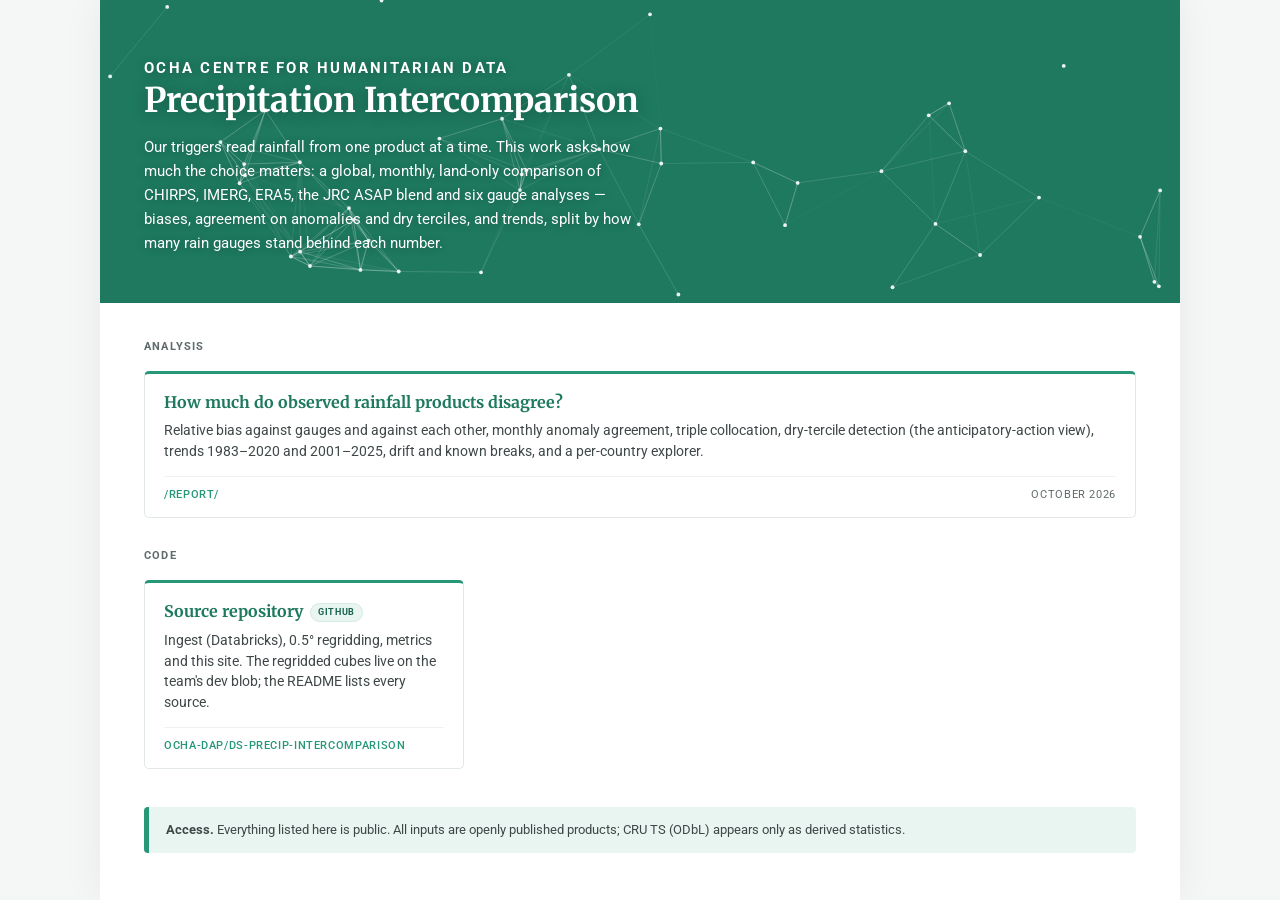
==== pages/index.html @ f5a0a346 "Report site: landing page, report page, interactive tables/charts, Pages workflow Co-Authored-By: Cl" ====
<!DOCTYPE html>
<html lang="en">
<head>
<meta charset="utf-8">
<meta name="viewport" content="width=device-width, initial-scale=1">
<title>Precipitation Intercomparison — OCHA Centre for Humanitarian Data</title>
<meta name="description" content="How CHIRPS, IMERG, ERA5 and gauge analyses differ in bias, anomalies, dry terciles and trends — globally, monthly, over land.">
<link rel="preconnect" href="https://fonts.googleapis.com">
<link rel="preconnect" href="https://fonts.gstatic.com" crossorigin>
<link href="https://fonts.googleapis.com/css2?family=Merriweather:wght@700&family=Roboto:wght@400;500;700&display=swap" rel="stylesheet">
<link rel="stylesheet" href="assets/site.css">
</head>
<body>
<div class="wrap">
  <header class="hero">
    <canvas id="bg" aria-hidden="true"></canvas>
    <div class="inner">
      <p class="eyebrow">OCHA Centre for Humanitarian Data</p>
      <h1>Precipitation Intercomparison</h1>
      <p>Our triggers read rainfall from one product at a time. This work asks how much the choice
         matters: a global, monthly, land-only comparison of CHIRPS, IMERG, ERA5, the JRC ASAP blend
         and six gauge analyses — biases, agreement on anomalies and dry terciles, and trends, split by
         how many rain gauges stand behind each number.</p>
    </div>
  </header>
  <main>
    <p class="label">Analysis</p>
    <div class="grid grid-one">
      <a class="k" href="report/">
        <h2>How much do observed rainfall products disagree?</h2>
        <p>Relative bias against gauges and against each other, monthly anomaly agreement, triple
           collocation, dry-tercile detection (the anticipatory-action view), trends 1983–2020 and
           2001–2025, drift and known breaks, and a per-country explorer.</p>
        <span class="foot"><em>/report/</em><span>October 2026</span></span>
      </a>
    </div>
    <p class="label label-2">Code</p>
    <div class="grid">
      <a class="k" href="https://github.com/OCHA-DAP/ds-precip-intercomparison">
        <h2>Source repository<span class="chip chip-ext">GitHub</span></h2>
        <p>Ingest (Databricks), 0.5° regridding, metrics and this site. The regridded cubes live on the
           team's dev blob; the README lists every source.</p>
        <span class="foot"><em>OCHA-DAP/ds-precip-intercomparison</em></span>
      </a>
    </div>
  </main>
  <div class="note">
    <p><strong>Access.</strong> Everything listed here is public. All inputs are openly published
       products; CRU TS (ODbL) appears only as derived statistics.</p>
  </div>
</div>
<script src="assets/hero.js"></script>
</body>
</html>
---- pages/assets/site.css ----
/* HDX v2 design tokens, copied from OCHA-DAP/ds-geospatial-impact-estimates' pages template
 * (itself from OCHA-DAP/ds-storm-impact-harmonisation) so the team's Pages sites read as one
 * system. Gate-form styles dropped: nothing on this site is passphrase-gated.
 *
 * Light mode only, matching the reference: there is deliberately no prefers-color-scheme rule.
 * The only media queries are the 640px breakpoint and prefers-reduced-motion. */
:root {
  --b5:#269777; --b6:#1e795f; --b7:#18614c; --b05:#e9f5f1; --b1:#d4eae4;
  --n9:#1f2324; --n8:#3f4748; --n7:#5e6a6b; --n05:#f5f7f7;
}
* { box-sizing:border-box; }
body {
  margin:0; background:var(--n05); color:var(--n9);
  font-family:'Roboto',system-ui,-apple-system,'Segoe UI','Helvetica Neue',Arial,sans-serif;
  line-height:1.5;
}
.wrap { max-width:1080px; margin:0 auto; background:#fff; min-height:100vh;
        box-shadow:0 0 40px rgba(31,35,36,.06); }

/* ── hero ─────────────────────────────────────────────────────────────── */
.hero { position:relative; overflow:hidden; background:var(--b6); padding:56px 44px 48px; }
.hero canvas { position:absolute; inset:0; width:100%; height:100%; z-index:0; }
.hero .inner { position:relative; z-index:1; }
.eyebrow { font-size:11px; letter-spacing:.15em; text-transform:uppercase; font-weight:700;
           color:rgba(255,255,255,.88); margin:0 0 12px;
           text-shadow:0 1px 8px rgba(0,0,0,.25); }
.hero h1 { font-family:'Merriweather',Georgia,'Times New Roman',serif; font-weight:700;
           font-size:34px; line-height:1.2; color:#fff; margin:0 0 14px;
           text-shadow:0 2px 16px rgba(0,0,0,.28); }
.hero p { margin:0; font-size:15px; line-height:1.6; color:#fff; max-width:64ch;
          text-shadow:0 1px 10px rgba(0,0,0,.25); }

/* ── cards ────────────────────────────────────────────────────────────── */
main { padding:36px 44px 8px; }
.label { font-size:11px; font-weight:700; letter-spacing:.11em; text-transform:uppercase;
         color:var(--n7); margin:0 0 16px; }
.grid { display:grid; grid-template-columns:repeat(auto-fill,minmax(300px,1fr)); gap:16px; }

.k { display:flex; flex-direction:column; text-decoration:none; color:inherit;
     background:#fff; border:1px solid #e2e7e7; border-top:3px solid var(--b5);
     border-radius:5px; padding:18px 19px 14px;
     transition:box-shadow .18s ease, transform .18s ease; }
.k:hover, .k:focus-visible { box-shadow:0 4px 20px rgba(31,35,36,.10);
                             transform:translateY(-2px); outline:none; }
.k:focus-visible { border-color:var(--b5); box-shadow:0 0 0 3px var(--b1); }
.k h2 { font-family:'Merriweather',Georgia,serif; margin:0 0 8px; font-size:16px;
        font-weight:700; color:var(--b6); line-height:1.25; }
.k p { margin:0 0 14px; font-size:13.5px; color:var(--n8); line-height:1.55; flex:1; }
.k .foot { display:flex; justify-content:space-between; align-items:center; gap:10px;
           font-size:10.5px; color:var(--n7); text-transform:uppercase;
           letter-spacing:.06em; border-top:1px solid #f0f3f3; padding-top:10px; }
.k .foot em { font-style:normal; color:var(--b5); font-weight:500; }

.chip { display:inline-block; font-size:9px; padding:2.5px 7px; border-radius:10px;
        margin-left:7px; text-transform:uppercase; letter-spacing:.07em; font-weight:700;
        vertical-align:2.5px; font-family:'Roboto',sans-serif; }
.chip-ext { background:var(--b05); color:var(--b7); border:1px solid var(--b1); }
.chip-dev { background:#fdf3e7; color:#b26514; border:1px solid #f6dcc0; }

/* ── notes / footer ───────────────────────────────────────────────────── */
.note { margin:30px 44px 40px; padding:13px 17px; border-radius:4px;
        background:var(--b05); border-left:5px solid var(--b5);
        font-size:12.5px; color:var(--n8); line-height:1.6; }
.note code { background:#fff; border:1px solid var(--b1); padding:1.5px 6px;
             border-radius:3px; font-size:11.5px; color:var(--b7); }
.note a { color:var(--b6); }
.note p { margin:0 0 9px; }
.note p:last-child { margin-bottom:0; }

@media (max-width:640px) {
  .hero { padding:40px 22px 34px; }
  .hero h1 { font-size:26px; }
  main { padding:26px 22px 4px; }
  .note { margin:24px 22px 32px; }
}
/* Respect users who ask for less motion — the canvas paints one static frame. */
@media (prefers-reduced-motion:reduce) { .hero canvas { animation:none; } }

/* ── feature card (the app) ───────────────────────────────────────────────
 * The app had been at / until the Pages restructure, so most people reaching
 * this page were trying to reach IT. It gets its own row and a screenshot:
 * someone who knows the tool recognises it far faster than they read a card.
 *
 * The image is a flex ITEM, not a background, so it keeps its intrinsic ratio
 * and cannot crop the map's edges away at an unlucky viewport. */
.grid-one { grid-template-columns:1fr; }
.label-2 { margin-top:30px; }

.k-feature { flex-direction:row; align-items:stretch; gap:0; padding:0; overflow:hidden; }
.k-feature .body { display:flex; flex-direction:column; padding:18px 19px 14px;
                   flex:1 1 48%; min-width:0; }
/* .k p grows by default so the foot sits at the bottom of a text-only card. In
 * the feature card the image already sets the height, so growing the paragraph
 * just opens a gap between it and the line beneath. Let the text sit at the top
 * and push the FOOT down instead. */
.k-feature .body p { flex:0 0 auto; margin-bottom:10px; }
.k-feature .shot { flex:1 1 52%; min-width:0; display:flex; align-items:flex-start;
                   background:var(--n05); border-left:1px solid #eef1f1; }
.k-feature .shot img { width:100%; height:auto; display:block; }
/* The right-hand cell of the foot is a plain span, not the /path/ em — say where
 * the reader has just come from, since that is the question they arrived with. */
.k-feature .foot span { color:var(--n7); }

@media (max-width:760px) {
  /* Stack before the text column gets too narrow to read; the screenshot is
     still worth showing, just beneath rather than beside. */
  .k-feature { flex-direction:column; }
  .k-feature .shot { border-left:0; border-top:1px solid #eef1f1; }
}
.k-feature .views { flex:0 0 auto; font-size:12px; color:var(--n7);
                    line-height:1.7; margin-bottom:14px; }
.k-feature .foot { margin-top:auto; }
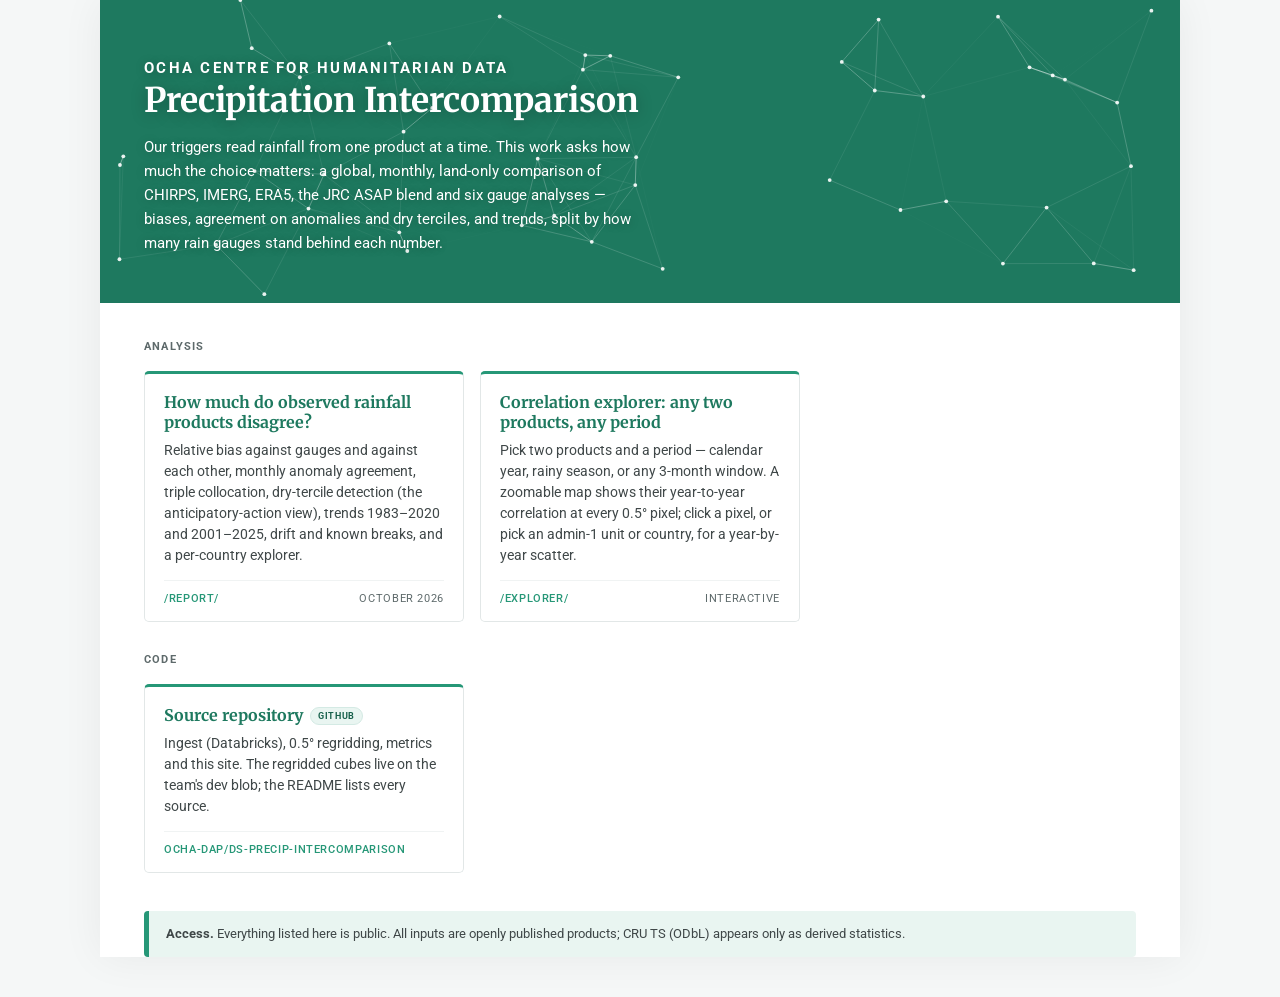
==== commit c2f8ffb7: "Correlation explorer: per-pixel correlation map + year-labelled scatter (pixel/admin-1/country) - sc" ====
--- a/pages/index.html
+++ b/pages/index.html
@@ -25,13 +25,20 @@
   </header>
   <main>
     <p class="label">Analysis</p>
-    <div class="grid grid-one">
+    <div class="grid">
       <a class="k" href="report/">
         <h2>How much do observed rainfall products disagree?</h2>
         <p>Relative bias against gauges and against each other, monthly anomaly agreement, triple
            collocation, dry-tercile detection (the anticipatory-action view), trends 1983–2020 and
            2001–2025, drift and known breaks, and a per-country explorer.</p>
         <span class="foot"><em>/report/</em><span>October 2026</span></span>
+      </a>
+      <a class="k" href="explorer/">
+        <h2>Correlation explorer: any two products, any period</h2>
+        <p>Pick two products and a period — calendar year, rainy season, or any 3-month window. A zoomable
+           map shows their year-to-year correlation at every 0.5° pixel; click a pixel, or pick an admin-1
+           unit or country, for a year-by-year scatter.</p>
+        <span class="foot"><em>/explorer/</em><span>Interactive</span></span>
       </a>
     </div>
     <p class="label label-2">Code</p>
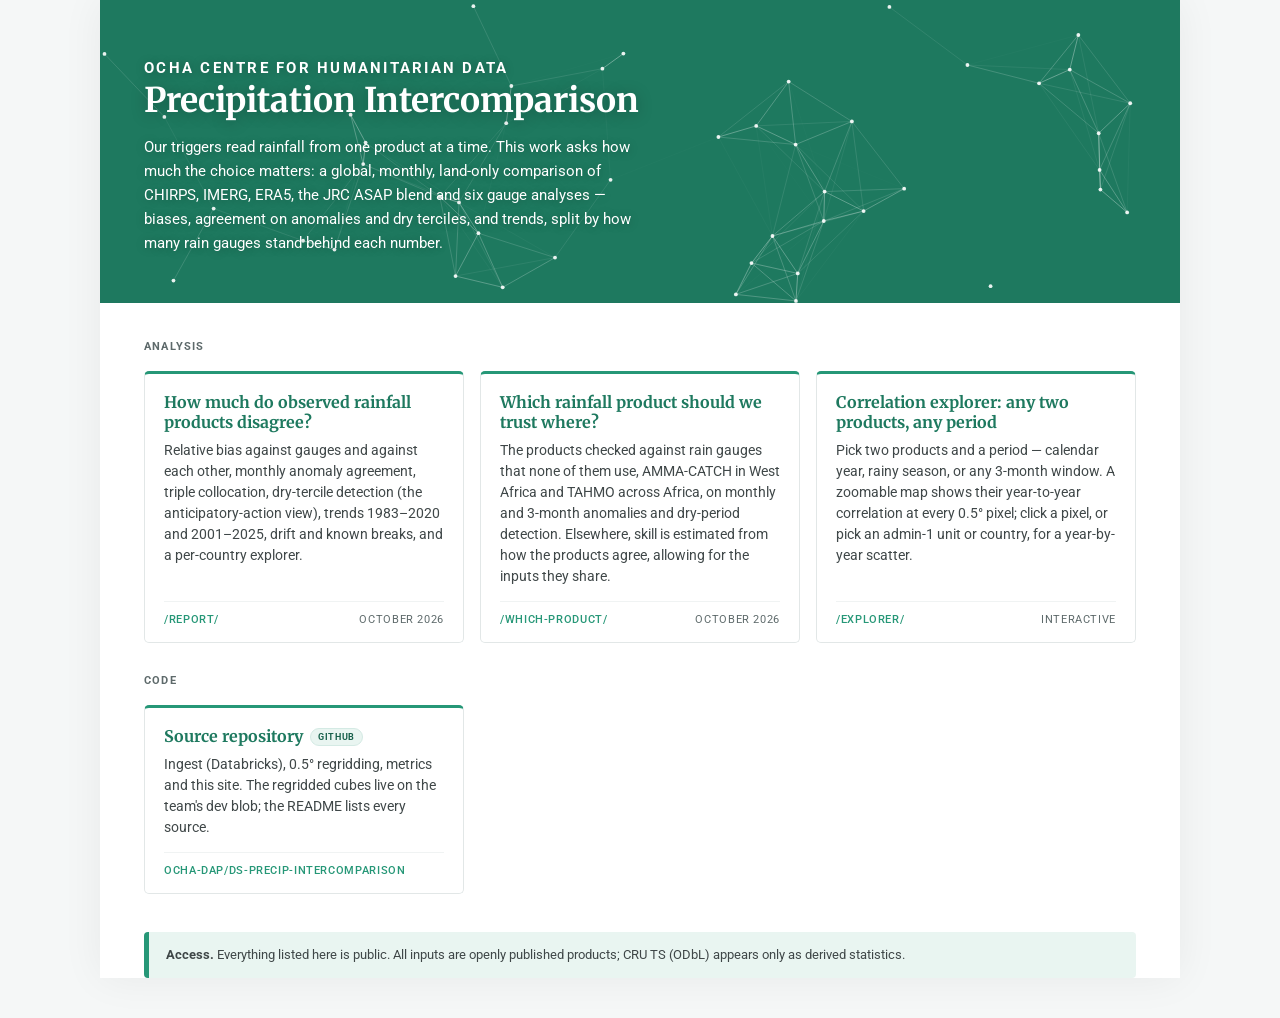
==== commit a9be2a9b: "Which-product page: gauge checks and multivariate skill estimates, with a landing-page card Ported f" ====
--- a/pages/index.html
+++ b/pages/index.html
@@ -33,6 +33,13 @@
            2001–2025, drift and known breaks, and a per-country explorer.</p>
         <span class="foot"><em>/report/</em><span>October 2026</span></span>
       </a>
+      <a class="k" href="which-product/">
+        <h2>Which rainfall product should we trust where?</h2>
+        <p>The products checked against rain gauges that none of them use, AMMA-CATCH in West Africa and
+           TAHMO across Africa, on monthly and 3-month anomalies and dry-period detection. Elsewhere, skill
+           is estimated from how the products agree, allowing for the inputs they share.</p>
+        <span class="foot"><em>/which-product/</em><span>October 2026</span></span>
+      </a>
       <a class="k" href="explorer/">
         <h2>Correlation explorer: any two products, any period</h2>
         <p>Pick two products and a period — calendar year, rainy season, or any 3-month window. A zoomable
